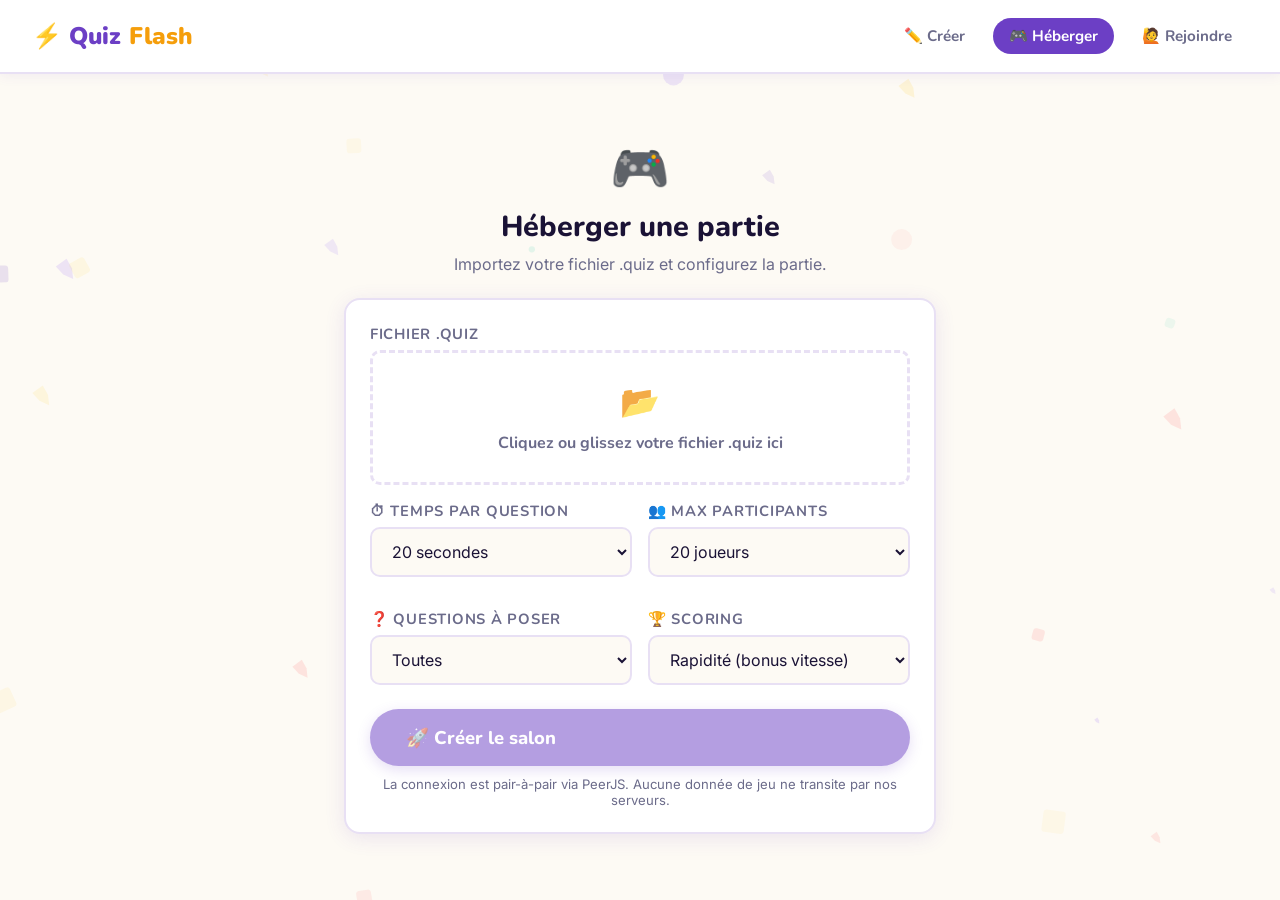
==== host.html @ 37bb8d4f "initial push" ====
<!DOCTYPE html>
<html lang="fr">
<head>
  <meta charset="UTF-8" />
  <meta name="viewport" content="width=device-width, initial-scale=1.0" />
  <title>Héberger — QuizFlash</title>
  <link rel="stylesheet" href="css/style.css" />
  <style>
    /* ── SETUP SCREEN ── */
    .setup-card { max-width: 640px; margin: 32px auto; padding: 0 24px; }
    .config-grid { display: grid; grid-template-columns: 1fr 1fr; gap: 16px; }
    @media (max-width: 560px) { .config-grid { grid-template-columns: 1fr; } }

    /* ── LOBBY SCREEN ── */
    .lobby-layout {
      max-width: 800px; margin: 0 auto; padding: 24px;
      display: grid; grid-template-columns: 1fr 1fr; gap: 24px;
    }
    @media (max-width: 640px) { .lobby-layout { grid-template-columns: 1fr; } }
    .qr-placeholder {
      width: 120px; height: 120px; background: var(--border);
      border-radius: var(--radius-sm); display: flex;
      align-items: center; justify-content: center;
      font-size: 3rem; margin: 0 auto 12px;
    }

    /* ── GAME SCREEN ── */
    .game-layout { max-width: 860px; margin: 0 auto; padding: 24px; }
    .game-header {
      display: flex; align-items: center; justify-content: space-between;
      margin-bottom: 24px; gap: 16px; flex-wrap: wrap;
    }
    .question-card {
      background: white; border-radius: var(--radius-lg);
      border: 2px solid var(--border); padding: 32px;
      box-shadow: var(--shadow-lg);
    }
    .question-img {
      width: 100%; max-height: 260px; object-fit: contain;
      border-radius: var(--radius-sm); margin-bottom: 20px;
      display: block;
    }
    .question-text {
      font-family: 'Nunito', sans-serif; font-weight: 800;
      font-size: clamp(1.1rem, 2.5vw, 1.5rem);
      margin-bottom: 8px; line-height: 1.35;
    }

    /* answers in host view = same grid but greyed out during waiting */
    .host-answer-grid {
      display: grid; grid-template-columns: 1fr 1fr; gap: 12px; margin-top: 20px;
    }
    @media (max-width: 540px) { .host-answer-grid { grid-template-columns: 1fr; } }
    .host-answer-item {
      padding: 14px 18px; border-radius: var(--radius);
      font-family: 'Nunito', sans-serif; font-weight: 800; font-size: 1rem;
      display: flex; align-items: center; gap: 10px;
      border: 3px solid transparent; opacity: 0.85;
    }
    .host-answer-item:nth-child(1) { background: rgba(108,63,197,0.1); color: var(--purple); }
    .host-answer-item:nth-child(2) { background: rgba(255,212,59,0.18); color: #7A5800; }
    .host-answer-item:nth-child(3) { background: rgba(62,207,170,0.12); color: #1A7A64; }
    .host-answer-item:nth-child(4) { background: rgba(255,107,107,0.12); color: #8B1D1D; }
    .host-answer-item .answer-letter {
      width: 28px; height: 28px; border-radius: 50%;
      display: flex; align-items: center; justify-content: center;
      font-size: 0.85rem; flex-shrink: 0; color: white;
    }
    .host-answer-item:nth-child(1) .answer-letter { background: var(--purple); }
    .host-answer-item:nth-child(2) .answer-letter { background: var(--yellow-dark); }
    .host-answer-item:nth-child(3) .answer-letter { background: var(--mint); }
    .host-answer-item:nth-child(4) .answer-letter { background: var(--coral); }
    .host-answer-item.revealed-correct {
      background: var(--mint) !important; color: white !important;
      border-color: #1A7A64 !important; opacity: 1;
    }
    .host-answer-item.revealed-correct .answer-letter { background: rgba(255,255,255,0.3); }
    .host-answer-item.revealed-wrong { opacity: 0.45; }

    /* answer count badges */
    .answer-count-badge {
      margin-left: auto; background: rgba(255,255,255,0.6);
      color: var(--text); font-size: 0.82rem; font-weight: 800;
      padding: 2px 10px; border-radius: 50px;
      font-family: 'Nunito', sans-serif;
    }

    /* live scoreboard sidebar */
    .live-scoreboard {
      background: white; border-radius: var(--radius);
      border: 2px solid var(--border); padding: 16px;
      box-shadow: var(--shadow); margin-top: 20px;
    }
    .live-score-title {
      font-family: 'Nunito', sans-serif; font-weight: 800;
      margin-bottom: 10px; display: flex; align-items: center; gap: 8px;
    }
    .live-score-row {
      display: flex; align-items: center; gap: 10px;
      padding: 6px 0; border-bottom: 1px solid var(--border);
      font-family: 'Nunito', sans-serif; font-size: 0.9rem;
    }
    .live-score-row:last-child { border-bottom: none; }
    .live-score-name { flex: 1; font-weight: 700; }
    .live-score-pts { font-weight: 900; color: var(--purple); }
    .live-score-answered { font-size: 0.78rem; color: var(--text-muted); }

    /* ── RESULTS ── */
    .results-layout { max-width: 700px; margin: 0 auto; padding: 24px; }
    .podium {
      display: flex; align-items: flex-end; justify-content: center;
      gap: 12px; margin-bottom: 32px; height: 180px;
    }
    .podium-slot {
      display: flex; flex-direction: column; align-items: center;
      gap: 8px; flex: 1; max-width: 160px;
    }
    .podium-name { font-family: 'Nunito', sans-serif; font-weight: 800; font-size: 0.95rem; text-align: center; }
    .podium-score { font-family: 'Nunito', sans-serif; font-weight: 900; color: var(--purple); }
    .podium-block {
      width: 100%; border-radius: var(--radius-sm) var(--radius-sm) 0 0;
      display: flex; align-items: center; justify-content: center;
      font-size: 1.8rem;
    }
    .podium-block.p1 { height: 110px; background: linear-gradient(135deg,#FFD43B,#F59E0B); }
    .podium-block.p2 { height: 80px; background: linear-gradient(135deg,#D0D0D0,#A0A0A0); }
    .podium-block.p3 { height: 60px; background: linear-gradient(135deg,#CD7F32,#9A5F1E); }

    /* screens */
    .screen { display: none; }
    .screen.active { display: block; }
  </style>
</head>
<body>
  <div class="confetti-bg"></div>

  <nav class="nav">
    <a href="index.html" class="nav-logo">⚡ Quiz<span>Flash</span></a>
    <div class="nav-links">
      <a href="create.html">✏️ Créer</a>
      <a href="host.html" class="active">🎮 Héberger</a>
      <a href="join.html">🙋 Rejoindre</a>
    </div>
  </nav>

  <div class="page">

    <!-- ════════════════ SETUP ════════════════ -->
    <div class="screen active" id="screenSetup">
      <div class="setup-card">
        <div style="text-align:center; padding: 32px 0 24px;">
          <span style="font-size:3rem; display:block; margin-bottom:10px;">🎮</span>
          <h1 style="font-size:1.8rem; margin-bottom:8px;">Héberger une partie</h1>
          <p style="color:var(--text-muted);">Importez votre fichier .quiz et configurez la partie.</p>
        </div>

        <div class="card">
          <!-- import -->
          <div class="form-group">
            <label class="form-label">Fichier .quiz</label>
            <div id="dropZone" style="border:3px dashed var(--border); border-radius:var(--radius-sm); padding:28px; text-align:center; cursor:pointer; transition:all 0.2s; font-family:'Nunito',sans-serif; font-weight:700; color:var(--text-muted);">
              <span id="dropZoneIcon" style="font-size:2rem; display:block; margin-bottom:8px;">📂</span>
              <span id="dropZoneText">Cliquez ou glissez votre fichier .quiz ici</span>
            </div>
            <input type="file" id="quizFileInput" accept=".quiz,.json" hidden />
          </div>

          <div id="quizPreview" style="display:none; background:rgba(108,63,197,0.06); border-radius:var(--radius-sm); padding:14px 18px; margin-bottom:16px;">
            <div style="font-family:'Nunito',sans-serif; font-weight:800; font-size:1rem;" id="previewTitle">—</div>
            <div style="font-size:0.88rem; color:var(--text-muted);" id="previewMeta">—</div>
          </div>

          <div class="config-grid">
            <div class="form-group">
              <label class="form-label">⏱ Temps par question</label>
              <select class="form-select" id="timePerQ">
                <option value="10">10 secondes</option>
                <option value="15">15 secondes</option>
                <option value="20" selected>20 secondes</option>
                <option value="30">30 secondes</option>
                <option value="45">45 secondes</option>
                <option value="60">60 secondes</option>
              </select>
            </div>
            <div class="form-group">
              <label class="form-label">👥 Max participants</label>
              <select class="form-select" id="maxPlayers">
                <option value="5">5 joueurs</option>
                <option value="10">10 joueurs</option>
                <option value="20" selected>20 joueurs</option>
                <option value="30">30 joueurs</option>
                <option value="50">50 joueurs</option>
              </select>
            </div>
            <div class="form-group">
              <label class="form-label">❓ Questions à poser</label>
              <select class="form-select" id="numQuestions">
                <option value="all">Toutes</option>
                <option value="5">5</option>
                <option value="10">10</option>
                <option value="15">15</option>
                <option value="20">20</option>
              </select>
            </div>
            <div class="form-group">
              <label class="form-label">🏆 Scoring</label>
              <select class="form-select" id="scoringMode">
                <option value="speed">Rapidité (bonus vitesse)</option>
                <option value="flat">Flat (10 pts par bonne réponse)</option>
              </select>
            </div>
          </div>

          <button class="btn btn-primary btn-lg" id="createRoomBtn" disabled style="width:100%; margin-top:8px;">
            🚀 Créer le salon
          </button>
          <p style="font-size:0.82rem; color:var(--text-muted); text-align:center; margin-top:10px;">
            La connexion est pair-à-pair via PeerJS. Aucune donnée de jeu ne transite par nos serveurs.
          </p>
        </div>
      </div>
    </div>

    <!-- ════════════════ LOBBY ════════════════ -->
    <div class="screen" id="screenLobby">
      <div class="lobby-layout">
        <div>
          <div class="card" style="text-align:center; margin-bottom:16px;">
            <div style="font-family:'Nunito',sans-serif; font-weight:700; color:var(--text-muted); font-size:0.88rem; margin-bottom:8px; text-transform:uppercase; letter-spacing:0.06em;">Code du salon</div>
            <div class="room-code" id="roomCodeDisplay" onclick="copyCode()">——</div>
            <p style="font-size:0.82rem; color:var(--text-muted); margin-top:10px;">Cliquez pour copier · Partagez ce code avec vos joueurs</p>
          </div>
          <div class="card">
            <div style="font-family:'Nunito',sans-serif; font-weight:800; margin-bottom:4px;">📋 Quiz chargé</div>
            <div style="font-weight:700; font-size:1rem; color:var(--purple); margin-bottom:2px;" id="lobbyQuizTitle">—</div>
            <div style="font-size:0.85rem; color:var(--text-muted);" id="lobbyQuizMeta">—</div>
            <div style="margin-top:14px;">
              <div style="font-family:'Nunito',sans-serif; font-weight:700; font-size:0.85rem; color:var(--text-muted); margin-bottom:6px;">PARAMÈTRES</div>
              <div id="lobbyConfig" style="font-size:0.9rem; line-height:2; font-family:'Nunito',sans-serif; font-weight:700;"></div>
            </div>
          </div>
        </div>
        <div>
          <div class="card">
            <div style="display:flex; align-items:center; justify-content:space-between; margin-bottom:14px;">
              <span style="font-family:'Nunito',sans-serif; font-weight:800;">Joueurs connectés</span>
              <span id="playerCount" class="badge badge-purple">0</span>
            </div>
            <div class="participants-grid" id="participantsList"></div>
            <div style="margin-top:16px; padding-top:16px; border-top:2px solid var(--border); color:var(--text-muted); font-size:0.85rem; font-family:'Nunito',sans-serif;">
              En attente de joueurs… Partagez le code ci-contre !
            </div>
          </div>
          <button class="btn btn-primary btn-lg" id="startGameBtn" disabled style="width:100%; margin-top:16px;">
            ▶ Lancer la partie
          </button>
          <p id="startHint" style="text-align:center; font-size:0.82rem; color:var(--text-muted); margin-top:8px;">Au moins 1 joueur requis</p>
        </div>
      </div>
    </div>

    <!-- ════════════════ GAME ════════════════ -->
    <div class="screen" id="screenGame">
      <div class="game-layout">
        <div class="game-header">
          <div>
            <div style="font-family:'Nunito',sans-serif; font-weight:700; font-size:0.85rem; color:var(--text-muted);" id="gameProgress">Question 1 / —</div>
            <div style="font-family:'Nunito',sans-serif; font-weight:800; font-size:1.1rem;" id="gameQuizTitle">—</div>
          </div>
          <div style="display:flex; align-items:center; gap:16px;">
            <div style="font-size:0.85rem; font-family:'Nunito',sans-serif; font-weight:700; color:var(--text-muted);">
              <span id="gameAnsweredCount">0</span>/<span id="gameTotalPlayers">0</span> ont répondu
            </div>
            <div class="timer-ring-wrapper" id="timerWrapper">
              <svg width="80" height="80" viewBox="0 0 80 80">
                <circle cx="40" cy="40" r="34" fill="none" stroke="var(--border)" stroke-width="7"/>
                <circle id="timerArc" cx="40" cy="40" r="34" fill="none" stroke="var(--purple)" stroke-width="7"
                  stroke-dasharray="213.6" stroke-dashoffset="0" stroke-linecap="round" transition="stroke-dashoffset 1s linear"/>
              </svg>
              <div class="timer-ring-value" id="timerVal">20</div>
            </div>
          </div>
        </div>

        <div class="question-card">
          <div style="margin-bottom:12px;">
            <div class="progress-bar"><div class="progress-fill" id="qProgressFill" style="width:0%"></div></div>
          </div>
          <img id="questionImg" class="question-img" src="" alt="" style="display:none;" />
          <div class="question-text" id="questionText">—</div>
          <div class="host-answer-grid" id="hostAnswerGrid"></div>
        </div>

        <div class="live-scoreboard">
          <div class="live-score-title">🏆 Scores en direct</div>
          <div id="liveScoreList"></div>
        </div>

        <div style="display:flex; justify-content:flex-end; gap:10px; margin-top:16px;">
          <button class="btn btn-outline btn-sm" id="revealBtn">👁 Révéler les réponses</button>
          <button class="btn btn-primary" id="nextQBtn" disabled>Suivante →</button>
        </div>
      </div>
    </div>

    <!-- ════════════════ RESULTS ════════════════ -->
    <div class="screen" id="screenResults">
      <div class="results-layout">
        <div style="text-align:center; padding:32px 0 24px;">
          <span style="font-size:3.5rem; display:block; margin-bottom:10px;">🎉</span>
          <h1 style="font-size:2rem;">Partie terminée !</h1>
          <p style="color:var(--text-muted);" id="resultsSubtitle">Voici le classement final.</p>
        </div>

        <div class="podium" id="podium"></div>

        <div class="card" style="margin-bottom:24px;">
          <div id="fullLeaderboard"></div>
        </div>

        <div style="display:flex; gap:12px; flex-wrap:wrap; justify-content:center;">
          <button class="btn btn-primary" id="playAgainBtn">🔄 Rejouer</button>
          <a href="index.html" class="btn btn-outline">🏠 Accueil</a>
        </div>
      </div>
    </div>

  </div><!-- /page -->

  <script src="https://unpkg.com/peerjs@1.5.2/dist/peerjs.min.js"></script>
  <script src="js/utils.js"></script>
  <script>
  // ══════════════════════════════════════════════
  //  QUIZFLASH — HOST
  // ══════════════════════════════════════════════
  const LETTERS = ['A','B','C','D','E','F'];

  // ── STATE ──
  let quiz = null;
  let gameConfig = {};
  let peer = null;
  let connections = {}; // peerId -> { conn, name, color }
  let roomCode = '';
  let players = {}; // peerId -> { name, color, score, answered }
  let gameQuestions = []; // prepared questions for this session
  let currentQIdx = -1;
  let timer = null;
  let revealed = false;
  let answerTally = {}; // choiceId -> count
  let playerAnswers = {}; // peerId -> choiceId

  // ── SCREENS ──
  function showScreen(id) {
    document.querySelectorAll('.screen').forEach(s => s.classList.remove('active'));
    document.getElementById(id).classList.add('active');
  }

  // ── FILE IMPORT ──
  const dropZone = document.getElementById('dropZone');
  const quizFileInput = document.getElementById('quizFileInput');

  dropZone.addEventListener('click', () => quizFileInput.click());
  dropZone.addEventListener('dragover', e => { e.preventDefault(); dropZone.style.borderColor = 'var(--purple)'; });
  dropZone.addEventListener('dragleave', () => { dropZone.style.borderColor = ''; });
  dropZone.addEventListener('drop', e => {
    e.preventDefault(); dropZone.style.borderColor = '';
    const file = e.dataTransfer.files[0];
    if (file) loadQuizFile(file);
  });
  quizFileInput.addEventListener('change', e => { if (e.target.files[0]) loadQuizFile(e.target.files[0]); });

  async function loadQuizFile(file) {
    try {
      const data = await readQuizFile(file);
      if (!data.questions || data.questions.length === 0) { toast('Le fichier ne contient aucune question', 'error'); return; }
      quiz = data;
      // show preview
      const previewEl = document.getElementById('quizPreview');
      previewEl.style.display = 'block';
      document.getElementById('previewTitle').textContent = data.title || 'Sans titre';
      document.getElementById('previewMeta').textContent = `${data.questions.length} question(s)${data.description ? ' · ' + data.description : ''}`;
      dropZone.style.borderColor = 'var(--mint)';
      document.getElementById('dropZoneIcon').textContent = '✅';
      document.getElementById('dropZoneText').textContent = file.name;
      document.getElementById('createRoomBtn').disabled = false;
      toast('Quiz chargé !', 'success');
    } catch(err) {
      toast('Erreur : ' + err.message, 'error');
    }
  }

  // ── CREATE ROOM ──
  document.getElementById('createRoomBtn').addEventListener('click', createRoom);

  function createRoom() {
    if (!quiz) return;
    gameConfig = {
      timePerQ: parseInt(document.getElementById('timePerQ').value),
      maxPlayers: parseInt(document.getElementById('maxPlayers').value),
      numQuestions: document.getElementById('numQuestions').value,
      scoringMode: document.getElementById('scoringMode').value,
    };

    roomCode = generateCode();
    document.getElementById('createRoomBtn').disabled = true;
    document.getElementById('createRoomBtn').textContent = '⏳ Connexion…';

    // PeerJS — use the room code as the peer id (prefixed)
    peer = new Peer('qf-' + roomCode, {
      host: '0.peerjs.com', port: 443, path: '/', secure: true,
      config: { iceServers: [{ urls: 'stun:stun.l.google.com:19302' }] }
    });

    peer.on('open', () => {
      showLobby();
    });
    peer.on('error', err => {
      if (err.type === 'unavailable-id') {
        // code collision — regenerate
        peer.destroy();
        roomCode = generateCode();
        peer = new Peer('qf-' + roomCode, { host: '0.peerjs.com', port: 443, path: '/', secure: true });
        peer.on('open', showLobby);
        peer.on('connection', handleConnection);
        peer.on('error', e => toast('Erreur réseau : ' + e.message, 'error'));
      } else {
        toast('Erreur réseau : ' + err.message, 'error');
        document.getElementById('createRoomBtn').disabled = false;
        document.getElementById('createRoomBtn').textContent = '🚀 Créer le salon';
      }
    });
    peer.on('connection', handleConnection);
  }

  function showLobby() {
    document.getElementById('roomCodeDisplay').textContent = roomCode;
    document.getElementById('lobbyQuizTitle').textContent = quiz.title || 'Sans titre';
    const nq = gameConfig.numQuestions === 'all' ? quiz.questions.length : Math.min(parseInt(gameConfig.numQuestions), quiz.questions.length);
    document.getElementById('lobbyQuizMeta').textContent = `${quiz.questions.length} question(s) dans la banque`;
    document.getElementById('lobbyConfig').innerHTML =
      `⏱ ${gameConfig.timePerQ}s par question<br>👥 Max ${gameConfig.maxPlayers} joueurs<br>❓ ${nq} question(s) posées<br>🏆 Scoring : ${gameConfig.scoringMode === 'speed' ? 'rapidité' : 'flat 10 pts'}`;
    showScreen('screenLobby');
    toast('Salon créé ! Code : ' + roomCode, 'success', 5000);
  }

  // ── CONNECTIONS ──
  function handleConnection(conn) {
    const pid = conn.peer;
    conn.on('open', () => {
      // check if room is full or game in progress
      const playerCount = Object.keys(players).length;
      if (playerCount >= gameConfig.maxPlayers) {
        conn.send({ type: 'rejected', reason: 'Salon complet' });
        conn.close();
        return;
      }
      if (currentQIdx >= 0) {
        conn.send({ type: 'rejected', reason: 'Partie en cours' });
        conn.close();
        return;
      }
      connections[pid] = { conn };
      conn.on('data', d => handlePlayerMessage(pid, d));
      conn.on('close', () => removePlayer(pid));
    });
  }

  function handlePlayerMessage(pid, msg) {
    if (msg.type === 'join') {
      const name = (msg.name || 'Joueur').trim().slice(0, 24);
      const color = avatarColor(name);
      players[pid] = { name, color, score: 0, answered: false };
      connections[pid].name = name;
      connections[pid].color = color;
      // acknowledge
      connections[pid].conn.send({ type: 'joined', name, color, roomCode });
      broadcastPlayerList();
      updateLobbyUI();
    }
    if (msg.type === 'answer' && currentQIdx >= 0 && !revealed) {
      handleAnswer(pid, msg.choiceId, msg.timeLeft);
    }
  }

  function removePlayer(pid) {
    delete players[pid];
    delete connections[pid];
    broadcastPlayerList();
    updateLobbyUI();
    updateAnsweredCount();
  }

  function broadcastPlayerList() {
    const list = Object.entries(players).map(([id, p]) => ({ id, name: p.name, color: p.color, score: p.score }));
    broadcast({ type: 'playerList', players: list });
  }

  function broadcast(msg) {
    Object.values(connections).forEach(c => { try { c.conn.send(msg); } catch {} });
  }

  // ── LOBBY UI ──
  function updateLobbyUI() {
    const count = Object.keys(players).length;
    document.getElementById('playerCount').textContent = count;
    const list = document.getElementById('participantsList');
    list.innerHTML = '';
    Object.values(players).forEach(p => {
      const chip = document.createElement('div');
      chip.className = 'participant-chip';
      chip.innerHTML = `<span class="dot" style="background:${p.color}"></span>${escHtml(p.name)}`;
      list.appendChild(chip);
    });
    const startBtn = document.getElementById('startGameBtn');
    const hint = document.getElementById('startHint');
    startBtn.disabled = count < 1;
    hint.textContent = count < 1 ? 'Au moins 1 joueur requis' : `${count} joueur(s) prêt(s) — Lancez quand vous voulez !`;
  }

  function copyCode() { copyToClipboard(roomCode); }

  document.getElementById('startGameBtn').addEventListener('click', startGame);

  // ── START GAME ──
  function startGame() {
    const nq = gameConfig.numQuestions === 'all' ? quiz.questions.length : Math.min(parseInt(gameConfig.numQuestions), quiz.questions.length);
    gameQuestions = pickRandom(quiz.questions, nq).map(prepareQuestion);

    // reset scores
    Object.values(players).forEach(p => { p.score = 0; p.answered = false; });

    document.getElementById('gameQuizTitle').textContent = quiz.title || 'Quiz';
    broadcast({ type: 'gameStart', totalQuestions: gameQuestions.length });
    showScreen('screenGame');

    currentQIdx = -1;
    nextQuestion();
  }

  // ── QUESTION FLOW ──
  function nextQuestion() {
    currentQIdx++;
    if (currentQIdx >= gameQuestions.length) {
      endGame();
      return;
    }
    revealed = false;
    answerTally = {};
    playerAnswers = {};
    Object.values(players).forEach(p => p.answered = false);

    const q = gameQuestions[currentQIdx];
    // initialise tally
    q.choices.forEach(c => { answerTally[c.id] = 0; });

    // update progress
    document.getElementById('gameProgress').textContent = `Question ${currentQIdx + 1} / ${gameQuestions.length}`;
    document.getElementById('qProgressFill').style.width = `${((currentQIdx) / gameQuestions.length) * 100}%`;

    // image
    const imgEl = document.getElementById('questionImg');
    if (q.image) { imgEl.src = q.image; imgEl.style.display = 'block'; }
    else { imgEl.style.display = 'none'; }

    document.getElementById('questionText').textContent = q.text;

    // render answers
    renderHostAnswers(q.choices, false);
    updateAnsweredCount();
    updateLiveScores();

    document.getElementById('revealBtn').disabled = false;
    document.getElementById('nextQBtn').disabled = true;

    // send question to players (without revealing correct answers)
    broadcast({
      type: 'question',
      index: currentQIdx,
      total: gameQuestions.length,
      text: q.text,
      image: q.image || null,
      choices: q.choices.map(c => ({ id: c.id, text: c.text })),
      timeLimit: gameConfig.timePerQ,
    });

    startTimer(gameConfig.timePerQ);
  }

  function renderHostAnswers(choices, showResult) {
    const grid = document.getElementById('hostAnswerGrid');
    grid.innerHTML = '';
    choices.forEach((c, i) => {
      const div = document.createElement('div');
      div.className = 'host-answer-item';
      if (showResult) {
        div.classList.add(c.correct ? 'revealed-correct' : 'revealed-wrong');
      }
      const count = answerTally[c.id] || 0;
      div.innerHTML = `
        <span class="answer-letter">${LETTERS[i]}</span>
        ${escHtml(c.text)}
        <span class="answer-count-badge">${count}</span>
      `;
      grid.appendChild(div);
    });
  }

  // ── TIMER ──
  function startTimer(seconds) {
    const arc = document.getElementById('timerArc');
    const val = document.getElementById('timerVal');
    const circ = 2 * Math.PI * 34; // ≈213.6
    let remaining = seconds;

    function tick() {
      val.textContent = remaining;
      arc.style.strokeDashoffset = circ * (1 - remaining / seconds);
      arc.style.stroke = remaining <= 5 ? 'var(--coral)' : 'var(--purple)';
    }
    tick();
    clearInterval(timer);
    timer = setInterval(() => {
      remaining--;
      tick();
      // relay tick to players
      broadcast({ type: 'tick', remaining });
      if (remaining <= 0) {
        clearInterval(timer);
        revealAnswers();
      }
    }, 1000);
  }

  // ── ANSWER HANDLING ──
  function handleAnswer(pid, choiceId, timeLeft) {
    if (players[pid].answered) return;
    players[pid].answered = true;

    // score
    const q = gameQuestions[currentQIdx];
    const chosen = q.choices.find(c => c.id === choiceId);
    if (chosen && chosen.correct) {
      if (gameConfig.scoringMode === 'speed') {
        const bonus = Math.round((timeLeft / gameConfig.timePerQ) * 500);
        players[pid].score += 500 + bonus;
      } else {
        players[pid].score += 10;
      }
    }

    playerAnswers[pid] = choiceId;
    if (answerTally[choiceId] !== undefined) answerTally[choiceId]++;
    else answerTally[choiceId] = 1;

    updateAnsweredCount();
    renderHostAnswers(q.choices, false);
    updateLiveScores();

    // confirm to player
    connections[pid]?.conn.send({ type: 'answerAck', choiceId });

    // auto-reveal if everyone answered
    const allAnswered = Object.values(players).every(p => p.answered);
    if (allAnswered && !revealed) revealAnswers();
  }

  function updateAnsweredCount() {
    const answered = Object.values(players).filter(p => p.answered).length;
    document.getElementById('gameAnsweredCount').textContent = answered;
    document.getElementById('gameTotalPlayers').textContent = Object.keys(players).length;
  }

  // ── REVEAL ──
  document.getElementById('revealBtn').addEventListener('click', revealAnswers);

  function revealAnswers() {
    if (revealed) return;
    revealed = true;
    clearInterval(timer);
    const q = gameQuestions[currentQIdx];
    renderHostAnswers(q.choices, true);
    updateLiveScores();

    const scores = Object.entries(players).map(([id, p]) => ({ id, name: p.name, score: p.score }));
    broadcast({ type: 'reveal', correctIds: q.correctIds, scores });

    document.getElementById('revealBtn').disabled = true;
    document.getElementById('nextQBtn').disabled = false;
  }

  document.getElementById('nextQBtn').addEventListener('click', () => {
    if (currentQIdx < gameQuestions.length - 1) {
      broadcast({ type: 'nextQuestion' });
      nextQuestion();
    } else {
      endGame();
    }
  });

  function updateLiveScores() {
    const sorted = Object.values(players).sort((a, b) => b.score - a.score);
    const list = document.getElementById('liveScoreList');
    list.innerHTML = '';
    sorted.forEach((p, i) => {
      const row = document.createElement('div');
      row.className = 'live-score-row';
      row.innerHTML = `
        <span style="font-weight:900; color:var(--text-muted); width:20px;">${i+1}</span>
        <span class="live-score-name">${escHtml(p.name)}</span>
        <span class="live-score-answered">${p.answered ? '✓' : '…'}</span>
        <span class="live-score-pts">${p.score}</span>
      `;
      list.appendChild(row);
    });
  }

  // ── END GAME ──
  function endGame() {
    clearInterval(timer);
    const sorted = Object.values(players).sort((a, b) => b.score - a.score);
    broadcast({ type: 'gameEnd', scores: sorted.map(p => ({ name: p.name, score: p.score })) });
    showResults(sorted);
  }

  function showResults(sorted) {
    showScreen('screenResults');
    document.getElementById('resultsSubtitle').textContent = `${sorted.length} joueur(s) · ${gameQuestions.length} question(s)`;

    // podium
    const podiumEl = document.getElementById('podium');
    podiumEl.innerHTML = '';
    const order = [1, 0, 2]; // 2nd, 1st, 3rd visually
    const medals = ['🥇','🥈','🥉'];
    const classes = ['p2','p1','p3'];
    order.forEach((rank, col) => {
      const p = sorted[rank];
      if (!p) return;
      const slot = document.createElement('div');
      slot.className = 'podium-slot';
      slot.style.order = col;
      slot.innerHTML = `
        <span class="podium-name">${escHtml(p.name)}</span>
        <span class="podium-score">${p.score} pts</span>
        <div class="podium-block ${classes[col]}">${medals[rank]}</div>
      `;
      podiumEl.appendChild(slot);
    });

    // full leaderboard
    const lb = document.getElementById('fullLeaderboard');
    lb.innerHTML = '';
    sorted.forEach((p, i) => {
      const item = document.createElement('div');
      item.className = 'leaderboard-item';
      item.innerHTML = `
        <span class="leaderboard-rank">${i < 3 ? medals[i] : i+1}</span>
        <span class="leaderboard-name" style="color:${p.color}">${escHtml(p.name)}</span>
        <span class="leaderboard-score">${p.score} pts</span>
      `;
      lb.appendChild(item);
    });
  }

  document.getElementById('playAgainBtn').addEventListener('click', () => {
    // reset scores, go back to lobby
    Object.values(players).forEach(p => { p.score = 0; p.answered = false; });
    currentQIdx = -1;
    revealed = false;
    broadcast({ type: 'backToLobby' });
    showScreen('screenLobby');
    updateLobbyUI();
  });

  // ── UTILS ──
  function escHtml(s) {
    return String(s).replace(/&/g,'&amp;').replace(/</g,'&lt;').replace(/>/g,'&gt;').replace(/"/g,'&quot;');
  }
  </script>
</body>
</html>
---- css/style.css ----
@import url('https://fonts.googleapis.com/css2?family=Nunito:wght@400;600;700;800;900&family=Inter:wght@400;500;600&display=swap');

:root {
  --bg: #FDFAF4;
  --purple: #6C3FC5;
  --purple-light: #8B5CF6;
  --purple-dark: #4C2A8F;
  --yellow: #FFD43B;
  --yellow-dark: #F59E0B;
  --mint: #3ECFAA;
  --coral: #FF6B6B;
  --text: #1A1235;
  --text-muted: #6B6B8A;
  --white: #FFFFFF;
  --card-bg: #FFFFFF;
  --border: #E8E0F4;
  --shadow: 0 4px 20px rgba(108,63,197,0.12);
  --shadow-lg: 0 8px 40px rgba(108,63,197,0.18);
  --radius: 16px;
  --radius-sm: 10px;
  --radius-lg: 24px;
}

*, *::before, *::after { box-sizing: border-box; margin: 0; padding: 0; }

html { scroll-behavior: smooth; }

body {
  font-family: 'Inter', sans-serif;
  background: var(--bg);
  color: var(--text);
  min-height: 100vh;
  overflow-x: hidden;
}

h1, h2, h3, h4, .display {
  font-family: 'Nunito', sans-serif;
  font-weight: 800;
}

/* ── NAV ── */
.nav {
  display: flex;
  align-items: center;
  justify-content: space-between;
  padding: 18px 32px;
  background: var(--white);
  border-bottom: 2px solid var(--border);
  position: sticky;
  top: 0;
  z-index: 100;
  box-shadow: 0 2px 12px rgba(108,63,197,0.08);
}
.nav-logo {
  font-family: 'Nunito', sans-serif;
  font-weight: 900;
  font-size: 1.5rem;
  color: var(--purple);
  text-decoration: none;
  display: flex;
  align-items: center;
  gap: 8px;
}
.nav-logo span { color: var(--yellow-dark); }
.nav-links { display: flex; gap: 12px; align-items: center; }
.nav-links a {
  font-family: 'Nunito', sans-serif;
  font-weight: 700;
  font-size: 0.95rem;
  color: var(--text-muted);
  text-decoration: none;
  padding: 8px 16px;
  border-radius: 50px;
  transition: all 0.2s;
}
.nav-links a:hover, .nav-links a.active {
  background: var(--purple);
  color: var(--white);
}

/* ── BUTTONS ── */
.btn {
  font-family: 'Nunito', sans-serif;
  font-weight: 800;
  font-size: 1rem;
  border: none;
  border-radius: 50px;
  cursor: pointer;
  padding: 12px 28px;
  transition: all 0.2s;
  display: inline-flex;
  align-items: center;
  gap: 8px;
  text-decoration: none;
}
.btn-primary {
  background: var(--purple);
  color: var(--white);
  box-shadow: 0 4px 14px rgba(108,63,197,0.35);
}
.btn-primary:hover {
  background: var(--purple-dark);
  transform: translateY(-2px);
  box-shadow: 0 6px 20px rgba(108,63,197,0.4);
}
.btn-yellow {
  background: var(--yellow);
  color: var(--text);
  box-shadow: 0 4px 14px rgba(255,212,59,0.4);
}
.btn-yellow:hover {
  background: var(--yellow-dark);
  transform: translateY(-2px);
}
.btn-mint {
  background: var(--mint);
  color: var(--white);
  box-shadow: 0 4px 14px rgba(62,207,170,0.35);
}
.btn-mint:hover { filter: brightness(0.9); transform: translateY(-2px); }
.btn-outline {
  background: transparent;
  color: var(--purple);
  border: 2.5px solid var(--purple);
}
.btn-outline:hover { background: var(--purple); color: var(--white); }
.btn-coral {
  background: var(--coral);
  color: var(--white);
  box-shadow: 0 4px 14px rgba(255,107,107,0.35);
}
.btn-coral:hover { filter: brightness(0.92); transform: translateY(-2px); }
.btn-lg { padding: 16px 36px; font-size: 1.15rem; }
.btn-sm { padding: 8px 18px; font-size: 0.88rem; }
.btn:disabled { opacity: 0.5; cursor: not-allowed; transform: none !important; }

/* ── CARDS ── */
.card {
  background: var(--card-bg);
  border-radius: var(--radius);
  border: 2px solid var(--border);
  padding: 24px;
  box-shadow: var(--shadow);
}

/* ── FORM ELEMENTS ── */
.form-group { display: flex; flex-direction: column; gap: 6px; margin-bottom: 16px; }
.form-label {
  font-family: 'Nunito', sans-serif;
  font-weight: 700;
  font-size: 0.92rem;
  color: var(--text-muted);
  text-transform: uppercase;
  letter-spacing: 0.05em;
}
.form-input, .form-textarea, .form-select {
  font-family: 'Inter', sans-serif;
  font-size: 1rem;
  color: var(--text);
  background: var(--bg);
  border: 2.5px solid var(--border);
  border-radius: var(--radius-sm);
  padding: 12px 16px;
  transition: border-color 0.2s, box-shadow 0.2s;
  outline: none;
  width: 100%;
}
.form-input:focus, .form-textarea:focus, .form-select:focus {
  border-color: var(--purple);
  box-shadow: 0 0 0 3px rgba(108,63,197,0.12);
}
.form-textarea { resize: vertical; min-height: 80px; }

/* ── BADGE ── */
.badge {
  font-family: 'Nunito', sans-serif;
  font-weight: 800;
  font-size: 0.78rem;
  padding: 4px 12px;
  border-radius: 50px;
  display: inline-block;
}
.badge-purple { background: rgba(108,63,197,0.12); color: var(--purple); }
.badge-yellow { background: rgba(255,212,59,0.25); color: #92700A; }
.badge-mint { background: rgba(62,207,170,0.15); color: #1A7A64; }
.badge-coral { background: rgba(255,107,107,0.15); color: #C23B3B; }

/* ── CONFETTI BG ── */
.confetti-bg {
  position: fixed; inset: 0; pointer-events: none; z-index: 0; overflow: hidden;
}
.confetti-bg svg { width: 100%; height: 100%; }

/* ── PAGE WRAPPER ── */
.page { position: relative; z-index: 1; }

/* ── HERO ── */
.hero {
  text-align: center;
  padding: 80px 24px 60px;
  max-width: 800px;
  margin: 0 auto;
}
.hero-emoji { font-size: 4rem; margin-bottom: 16px; display: block; }
.hero h1 { font-size: clamp(2rem, 5vw, 3.5rem); line-height: 1.15; margin-bottom: 16px; }
.hero p { font-size: 1.15rem; color: var(--text-muted); max-width: 520px; margin: 0 auto 32px; line-height: 1.6; }
.hero-actions { display: flex; gap: 14px; justify-content: center; flex-wrap: wrap; }

/* ── SECTION ── */
.section { padding: 40px 24px; max-width: 900px; margin: 0 auto; }
.section-title {
  font-size: 1.5rem;
  margin-bottom: 24px;
  display: flex;
  align-items: center;
  gap: 10px;
}

/* ── TAG ── */
.tag {
  display: inline-flex;
  align-items: center;
  gap: 6px;
  background: rgba(108,63,197,0.08);
  color: var(--purple);
  font-family: 'Nunito', sans-serif;
  font-weight: 700;
  font-size: 0.82rem;
  padding: 4px 12px;
  border-radius: 50px;
  margin-bottom: 12px;
}

/* ── TOAST ── */
.toast-container {
  position: fixed;
  bottom: 24px;
  right: 24px;
  z-index: 9999;
  display: flex;
  flex-direction: column;
  gap: 8px;
}
.toast {
  background: var(--text);
  color: var(--white);
  font-family: 'Nunito', sans-serif;
  font-weight: 700;
  padding: 14px 20px;
  border-radius: var(--radius-sm);
  box-shadow: var(--shadow-lg);
  display: flex;
  align-items: center;
  gap: 10px;
  animation: toastIn 0.3s ease;
  max-width: 320px;
}
.toast.success { background: var(--mint); color: var(--text); }
.toast.error { background: var(--coral); }
.toast.warning { background: var(--yellow); color: var(--text); }
@keyframes toastIn {
  from { opacity: 0; transform: translateX(40px); }
  to { opacity: 1; transform: translateX(0); }
}

/* ── MODAL ── */
.modal-overlay {
  position: fixed; inset: 0;
  background: rgba(26,18,53,0.6);
  backdrop-filter: blur(4px);
  z-index: 1000;
  display: flex;
  align-items: center;
  justify-content: center;
  padding: 24px;
  animation: fadeIn 0.2s ease;
}
.modal {
  background: var(--white);
  border-radius: var(--radius-lg);
  padding: 32px;
  max-width: 480px;
  width: 100%;
  box-shadow: var(--shadow-lg);
  animation: slideUp 0.25s ease;
}
.modal h2 { font-size: 1.4rem; margin-bottom: 8px; }
.modal p { color: var(--text-muted); margin-bottom: 24px; }
.modal-actions { display: flex; gap: 12px; justify-content: flex-end; }
@keyframes fadeIn { from { opacity: 0; } to { opacity: 1; } }
@keyframes slideUp { from { opacity: 0; transform: translateY(20px); } to { opacity: 1; transform: translateY(0); } }

/* ── PROGRESS BAR ── */
.progress-bar {
  height: 10px;
  background: var(--border);
  border-radius: 50px;
  overflow: hidden;
}
.progress-fill {
  height: 100%;
  background: linear-gradient(90deg, var(--purple), var(--purple-light));
  border-radius: 50px;
  transition: width 0.4s ease;
}

/* ── TIMER RING ── */
.timer-ring-wrapper {
  position: relative;
  width: 80px; height: 80px;
  display: flex; align-items: center; justify-content: center;
}
.timer-ring-wrapper svg { position: absolute; top: 0; left: 0; transform: rotate(-90deg); }
.timer-ring-value {
  font-family: 'Nunito', sans-serif;
  font-weight: 900;
  font-size: 1.4rem;
  color: var(--purple);
  position: relative; z-index: 1;
}

/* ── SCORE CHIP ── */
.score-chip {
  display: flex;
  align-items: center;
  gap: 8px;
  background: linear-gradient(135deg, var(--purple), var(--purple-light));
  color: var(--white);
  border-radius: 50px;
  padding: 6px 18px;
  font-family: 'Nunito', sans-serif;
  font-weight: 800;
}

/* ── RESPONSIVE ── */
@media (max-width: 640px) {
  .nav { padding: 14px 16px; }
  .nav-links a { padding: 6px 10px; font-size: 0.85rem; }
  .hero { padding: 48px 16px 40px; }
  .section { padding: 24px 16px; }
  .modal { padding: 20px; }
}

/* ── ANIMATIONS ── */
@keyframes float {
  0%, 100% { transform: translateY(0px); }
  50% { transform: translateY(-12px); }
}
@keyframes pulse-scale {
  0%, 100% { transform: scale(1); }
  50% { transform: scale(1.05); }
}
@keyframes bounce-in {
  0% { transform: scale(0.5); opacity: 0; }
  70% { transform: scale(1.1); }
  100% { transform: scale(1); opacity: 1; }
}
@keyframes shake {
  0%, 100% { transform: translateX(0); }
  25% { transform: translateX(-8px); }
  75% { transform: translateX(8px); }
}
.float { animation: float 3s ease-in-out infinite; }
.pulse { animation: pulse-scale 2s ease-in-out infinite; }

/* ── ANSWER BUTTONS ── */
.answer-grid {
  display: grid;
  grid-template-columns: 1fr 1fr;
  gap: 14px;
  margin-top: 20px;
}
.answer-btn {
  font-family: 'Nunito', sans-serif;
  font-weight: 800;
  font-size: 1.05rem;
  border: 3px solid transparent;
  border-radius: var(--radius);
  padding: 20px 16px;
  cursor: pointer;
  transition: all 0.18s;
  text-align: left;
  line-height: 1.3;
  display: flex;
  align-items: center;
  gap: 12px;
  min-height: 72px;
}
.answer-btn .answer-letter {
  width: 32px; height: 32px;
  border-radius: 50%;
  display: flex; align-items: center; justify-content: center;
  font-size: 0.9rem;
  flex-shrink: 0;
}
.answer-btn:nth-child(1) { background: rgba(108,63,197,0.1); color: var(--purple); }
.answer-btn:nth-child(1) .answer-letter { background: var(--purple); color: white; }
.answer-btn:nth-child(2) { background: rgba(255,212,59,0.18); color: #7A5800; }
.answer-btn:nth-child(2) .answer-letter { background: var(--yellow-dark); color: white; }
.answer-btn:nth-child(3) { background: rgba(62,207,170,0.12); color: #1A7A64; }
.answer-btn:nth-child(3) .answer-letter { background: var(--mint); color: white; }
.answer-btn:nth-child(4) { background: rgba(255,107,107,0.12); color: #8B1D1D; }
.answer-btn:nth-child(4) .answer-letter { background: var(--coral); color: white; }
.answer-btn:hover:not(:disabled) { transform: translateY(-3px) scale(1.02); box-shadow: var(--shadow); border-color: currentColor; }
.answer-btn:disabled { cursor: default; }
.answer-btn.correct { background: var(--mint) !important; color: white !important; border-color: #1A7A64 !important; }
.answer-btn.correct .answer-letter { background: rgba(255,255,255,0.3); color: white; }
.answer-btn.wrong { background: var(--coral) !important; color: white !important; border-color: #8B1D1D !important; }
.answer-btn.wrong .answer-letter { background: rgba(255,255,255,0.3); color: white; }
.answer-btn.selected { opacity: 0.7; }
@media (max-width: 540px) {
  .answer-grid { grid-template-columns: 1fr; }
}

/* ── LEADERBOARD ── */
.leaderboard-item {
  display: flex;
  align-items: center;
  gap: 14px;
  padding: 14px 18px;
  border-radius: var(--radius-sm);
  background: var(--white);
  border: 2px solid var(--border);
  margin-bottom: 8px;
  transition: all 0.2s;
}
.leaderboard-item:first-child { border-color: var(--yellow); background: rgba(255,212,59,0.08); }
.leaderboard-item:nth-child(2) { border-color: #C0C0C0; }
.leaderboard-item:nth-child(3) { border-color: #CD7F32; }
.leaderboard-rank {
  font-family: 'Nunito', sans-serif;
  font-weight: 900;
  font-size: 1.2rem;
  width: 32px;
  text-align: center;
  color: var(--text-muted);
}
.leaderboard-name { font-family: 'Nunito', sans-serif; font-weight: 700; flex: 1; }
.leaderboard-score {
  font-family: 'Nunito', sans-serif;
  font-weight: 900;
  color: var(--purple);
  font-size: 1.1rem;
}

/* ── CODE DISPLAY ── */
.room-code {
  font-family: 'Nunito', sans-serif;
  font-weight: 900;
  font-size: 3.5rem;
  letter-spacing: 0.18em;
  color: var(--purple);
  text-align: center;
  background: rgba(108,63,197,0.06);
  border: 3px dashed var(--purple);
  border-radius: var(--radius);
  padding: 20px 32px;
  cursor: pointer;
  transition: all 0.2s;
  user-select: all;
}
.room-code:hover { background: rgba(108,63,197,0.1); transform: scale(1.02); }

/* ── PARTICIPANT CHIPS ── */
.participants-grid {
  display: flex;
  flex-wrap: wrap;
  gap: 10px;
  margin-top: 12px;
}
.participant-chip {
  display: flex;
  align-items: center;
  gap: 8px;
  background: white;
  border: 2px solid var(--border);
  border-radius: 50px;
  padding: 6px 16px;
  font-family: 'Nunito', sans-serif;
  font-weight: 700;
  font-size: 0.92rem;
  animation: bounce-in 0.3s ease;
}
.participant-chip .dot {
  width: 8px; height: 8px;
  border-radius: 50%;
  background: var(--mint);
}
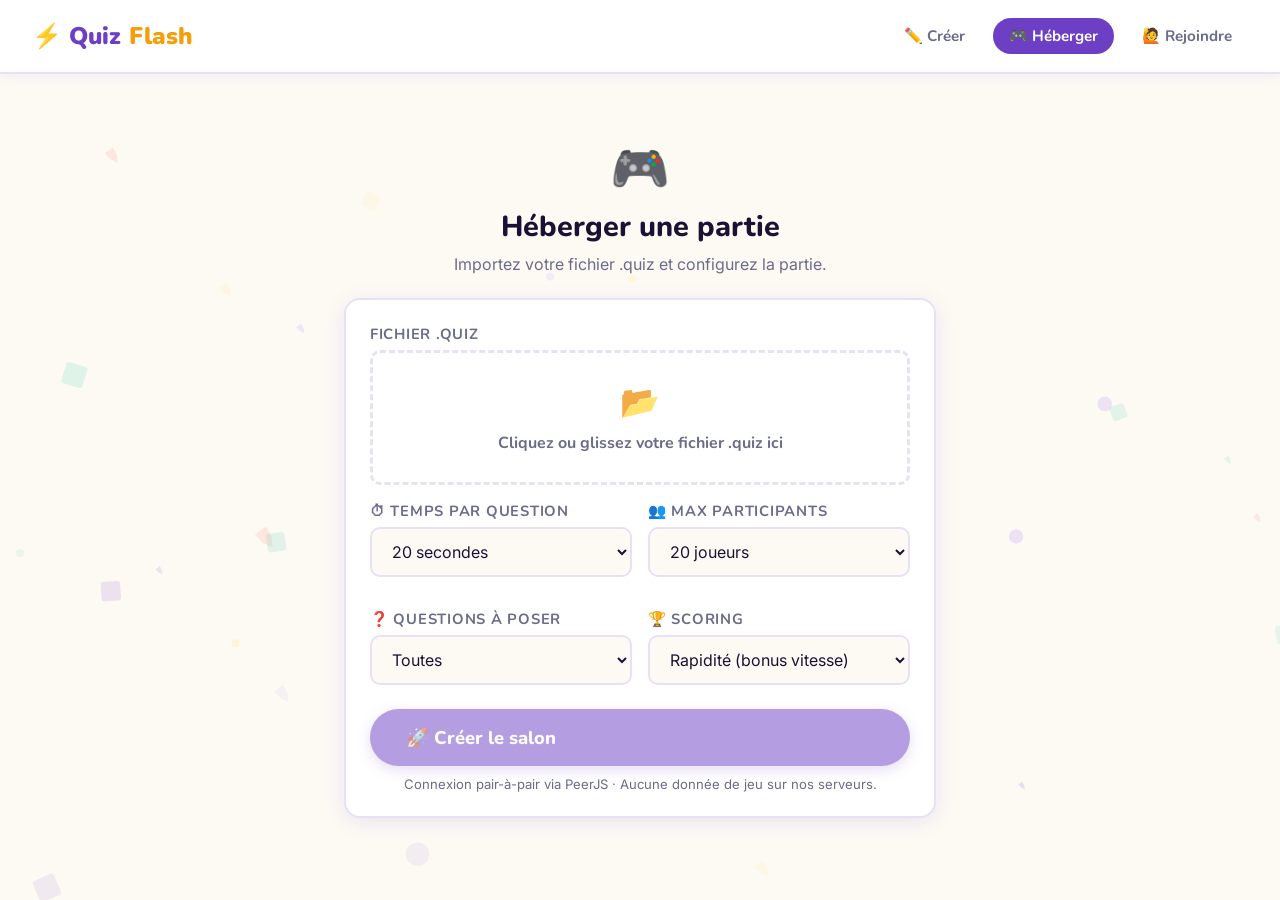
==== commit 931a4ab0: "Améliorations" ====
--- a/host.html
+++ b/host.html
@@ -6,25 +6,16 @@
   <title>Héberger — QuizFlash</title>
   <link rel="stylesheet" href="css/style.css" />
   <style>
-    /* ── SETUP SCREEN ── */
     .setup-card { max-width: 640px; margin: 32px auto; padding: 0 24px; }
     .config-grid { display: grid; grid-template-columns: 1fr 1fr; gap: 16px; }
     @media (max-width: 560px) { .config-grid { grid-template-columns: 1fr; } }
 
-    /* ── LOBBY SCREEN ── */
     .lobby-layout {
       max-width: 800px; margin: 0 auto; padding: 24px;
       display: grid; grid-template-columns: 1fr 1fr; gap: 24px;
     }
     @media (max-width: 640px) { .lobby-layout { grid-template-columns: 1fr; } }
-    .qr-placeholder {
-      width: 120px; height: 120px; background: var(--border);
-      border-radius: var(--radius-sm); display: flex;
-      align-items: center; justify-content: center;
-      font-size: 3rem; margin: 0 auto 12px;
-    }
-
-    /* ── GAME SCREEN ── */
+
     .game-layout { max-width: 860px; margin: 0 auto; padding: 24px; }
     .game-header {
       display: flex; align-items: center; justify-content: space-between;
@@ -35,105 +26,68 @@
       border: 2px solid var(--border); padding: 32px;
       box-shadow: var(--shadow-lg);
     }
-    .question-img {
-      width: 100%; max-height: 260px; object-fit: contain;
-      border-radius: var(--radius-sm); margin-bottom: 20px;
-      display: block;
-    }
-    .question-text {
-      font-family: 'Nunito', sans-serif; font-weight: 800;
-      font-size: clamp(1.1rem, 2.5vw, 1.5rem);
-      margin-bottom: 8px; line-height: 1.35;
-    }
-
-    /* answers in host view = same grid but greyed out during waiting */
-    .host-answer-grid {
-      display: grid; grid-template-columns: 1fr 1fr; gap: 12px; margin-top: 20px;
-    }
-    @media (max-width: 540px) { .host-answer-grid { grid-template-columns: 1fr; } }
+    .question-img { width:100%; max-height:260px; object-fit:contain; border-radius:var(--radius-sm); margin-bottom:20px; display:block; }
+    .question-text { font-family:'Nunito',sans-serif; font-weight:800; font-size:clamp(1.1rem,2.5vw,1.5rem); margin-bottom:8px; line-height:1.35; }
+
+    .host-answer-grid { display:grid; grid-template-columns:1fr 1fr; gap:12px; margin-top:20px; }
+    @media (max-width:540px) { .host-answer-grid { grid-template-columns:1fr; } }
     .host-answer-item {
-      padding: 14px 18px; border-radius: var(--radius);
-      font-family: 'Nunito', sans-serif; font-weight: 800; font-size: 1rem;
-      display: flex; align-items: center; gap: 10px;
-      border: 3px solid transparent; opacity: 0.85;
-    }
-    .host-answer-item:nth-child(1) { background: rgba(108,63,197,0.1); color: var(--purple); }
-    .host-answer-item:nth-child(2) { background: rgba(255,212,59,0.18); color: #7A5800; }
-    .host-answer-item:nth-child(3) { background: rgba(62,207,170,0.12); color: #1A7A64; }
-    .host-answer-item:nth-child(4) { background: rgba(255,107,107,0.12); color: #8B1D1D; }
-    .host-answer-item .answer-letter {
-      width: 28px; height: 28px; border-radius: 50%;
-      display: flex; align-items: center; justify-content: center;
-      font-size: 0.85rem; flex-shrink: 0; color: white;
-    }
-    .host-answer-item:nth-child(1) .answer-letter { background: var(--purple); }
-    .host-answer-item:nth-child(2) .answer-letter { background: var(--yellow-dark); }
-    .host-answer-item:nth-child(3) .answer-letter { background: var(--mint); }
-    .host-answer-item:nth-child(4) .answer-letter { background: var(--coral); }
-    .host-answer-item.revealed-correct {
-      background: var(--mint) !important; color: white !important;
-      border-color: #1A7A64 !important; opacity: 1;
-    }
-    .host-answer-item.revealed-correct .answer-letter { background: rgba(255,255,255,0.3); }
-    .host-answer-item.revealed-wrong { opacity: 0.45; }
-
-    /* answer count badges */
-    .answer-count-badge {
-      margin-left: auto; background: rgba(255,255,255,0.6);
-      color: var(--text); font-size: 0.82rem; font-weight: 800;
-      padding: 2px 10px; border-radius: 50px;
-      font-family: 'Nunito', sans-serif;
-    }
-
-    /* live scoreboard sidebar */
-    .live-scoreboard {
-      background: white; border-radius: var(--radius);
-      border: 2px solid var(--border); padding: 16px;
-      box-shadow: var(--shadow); margin-top: 20px;
-    }
-    .live-score-title {
-      font-family: 'Nunito', sans-serif; font-weight: 800;
-      margin-bottom: 10px; display: flex; align-items: center; gap: 8px;
-    }
-    .live-score-row {
-      display: flex; align-items: center; gap: 10px;
-      padding: 6px 0; border-bottom: 1px solid var(--border);
-      font-family: 'Nunito', sans-serif; font-size: 0.9rem;
-    }
-    .live-score-row:last-child { border-bottom: none; }
-    .live-score-name { flex: 1; font-weight: 700; }
-    .live-score-pts { font-weight: 900; color: var(--purple); }
-    .live-score-answered { font-size: 0.78rem; color: var(--text-muted); }
-
-    /* ── RESULTS ── */
-    .results-layout { max-width: 700px; margin: 0 auto; padding: 24px; }
-    .podium {
-      display: flex; align-items: flex-end; justify-content: center;
-      gap: 12px; margin-bottom: 32px; height: 180px;
-    }
-    .podium-slot {
-      display: flex; flex-direction: column; align-items: center;
-      gap: 8px; flex: 1; max-width: 160px;
-    }
-    .podium-name { font-family: 'Nunito', sans-serif; font-weight: 800; font-size: 0.95rem; text-align: center; }
-    .podium-score { font-family: 'Nunito', sans-serif; font-weight: 900; color: var(--purple); }
-    .podium-block {
-      width: 100%; border-radius: var(--radius-sm) var(--radius-sm) 0 0;
-      display: flex; align-items: center; justify-content: center;
-      font-size: 1.8rem;
-    }
-    .podium-block.p1 { height: 110px; background: linear-gradient(135deg,#FFD43B,#F59E0B); }
-    .podium-block.p2 { height: 80px; background: linear-gradient(135deg,#D0D0D0,#A0A0A0); }
-    .podium-block.p3 { height: 60px; background: linear-gradient(135deg,#CD7F32,#9A5F1E); }
-
-    /* screens */
-    .screen { display: none; }
-    .screen.active { display: block; }
+      padding:14px 18px; border-radius:var(--radius);
+      font-family:'Nunito',sans-serif; font-weight:800; font-size:1rem;
+      display:flex; align-items:center; gap:10px;
+      border:3px solid transparent; opacity:0.85;
+    }
+    .host-answer-item:nth-child(1) { background:rgba(108,63,197,0.1); color:var(--purple); }
+    .host-answer-item:nth-child(2) { background:rgba(255,212,59,0.18); color:#7A5800; }
+    .host-answer-item:nth-child(3) { background:rgba(62,207,170,0.12); color:#1A7A64; }
+    .host-answer-item:nth-child(4) { background:rgba(255,107,107,0.12); color:#8B1D1D; }
+    .host-answer-item .answer-letter { width:28px;height:28px;border-radius:50%;display:flex;align-items:center;justify-content:center;font-size:.85rem;flex-shrink:0;color:white; }
+    .host-answer-item:nth-child(1) .answer-letter { background:var(--purple); }
+    .host-answer-item:nth-child(2) .answer-letter { background:var(--yellow-dark); }
+    .host-answer-item:nth-child(3) .answer-letter { background:var(--mint); }
+    .host-answer-item:nth-child(4) .answer-letter { background:var(--coral); }
+    .host-answer-item.revealed-correct { background:var(--mint)!important;color:white!important;border-color:#1A7A64!important;opacity:1; }
+    .host-answer-item.revealed-correct .answer-letter { background:rgba(255,255,255,0.3); }
+    .host-answer-item.revealed-wrong { opacity:0.4; }
+    .answer-count-badge { margin-left:auto;background:rgba(255,255,255,0.6);color:var(--text);font-size:.82rem;font-weight:800;padding:2px 10px;border-radius:50px;font-family:'Nunito',sans-serif; }
+
+    .live-scoreboard { background:white;border-radius:var(--radius);border:2px solid var(--border);padding:16px;box-shadow:var(--shadow);margin-top:20px; }
+    .live-score-title { font-family:'Nunito',sans-serif;font-weight:800;margin-bottom:10px;display:flex;align-items:center;gap:8px; }
+    .live-score-row { display:flex;align-items:center;gap:10px;padding:6px 0;border-bottom:1px solid var(--border);font-family:'Nunito',sans-serif;font-size:.9rem; }
+    .live-score-row:last-child { border-bottom:none; }
+    .live-score-name { flex:1;font-weight:700; }
+    .live-score-pts { font-weight:900;color:var(--purple); }
+    .live-score-answered { font-size:.78rem;color:var(--text-muted); }
+
+    /* timer — hidden when no-timer mode */
+    .timer-hidden { visibility:hidden; }
+
+    .results-layout { max-width:700px;margin:0 auto;padding:24px; }
+    .podium { display:flex;align-items:flex-end;justify-content:center;gap:12px;margin-bottom:32px;height:180px; }
+    .podium-slot { display:flex;flex-direction:column;align-items:center;gap:8px;flex:1;max-width:160px; }
+    .podium-name { font-family:'Nunito',sans-serif;font-weight:800;font-size:.95rem;text-align:center; }
+    .podium-score { font-family:'Nunito',sans-serif;font-weight:900;color:var(--purple); }
+    .podium-block { width:100%;border-radius:var(--radius-sm) var(--radius-sm) 0 0;display:flex;align-items:center;justify-content:center;font-size:1.8rem; }
+    .podium-block.p1 { height:110px;background:linear-gradient(135deg,#FFD43B,#F59E0B); }
+    .podium-block.p2 { height:80px;background:linear-gradient(135deg,#D0D0D0,#A0A0A0); }
+    .podium-block.p3 { height:60px;background:linear-gradient(135deg,#CD7F32,#9A5F1E); }
+
+    /* multi-answer mode badge */
+    .mode-badge {
+      display:inline-flex;align-items:center;gap:6px;
+      font-family:'Nunito',sans-serif;font-weight:800;font-size:.82rem;
+      padding:4px 14px;border-radius:50px;margin-bottom:12px;
+    }
+    .mode-badge.mode-any { background:rgba(62,207,170,0.15);color:#1A7A64; }
+    .mode-badge.mode-all { background:rgba(108,63,197,0.12);color:var(--purple); }
+    .mode-badge.mode-single { background:rgba(255,212,59,0.2);color:#7A5800; }
+
+    .screen { display:none; }
+    .screen.active { display:block; }
   </style>
 </head>
 <body>
   <div class="confetti-bg"></div>
-
   <nav class="nav">
     <a href="index.html" class="nav-logo">⚡ Quiz<span>Flash</span></a>
     <div class="nav-links">
@@ -145,35 +99,32 @@
 
   <div class="page">
 
-    <!-- ════════════════ SETUP ════════════════ -->
+    <!-- ══ SETUP ══ -->
     <div class="screen active" id="screenSetup">
       <div class="setup-card">
-        <div style="text-align:center; padding: 32px 0 24px;">
-          <span style="font-size:3rem; display:block; margin-bottom:10px;">🎮</span>
-          <h1 style="font-size:1.8rem; margin-bottom:8px;">Héberger une partie</h1>
+        <div style="text-align:center;padding:32px 0 24px;">
+          <span style="font-size:3rem;display:block;margin-bottom:10px;">🎮</span>
+          <h1 style="font-size:1.8rem;margin-bottom:8px;">Héberger une partie</h1>
           <p style="color:var(--text-muted);">Importez votre fichier .quiz et configurez la partie.</p>
         </div>
-
         <div class="card">
-          <!-- import -->
           <div class="form-group">
             <label class="form-label">Fichier .quiz</label>
-            <div id="dropZone" style="border:3px dashed var(--border); border-radius:var(--radius-sm); padding:28px; text-align:center; cursor:pointer; transition:all 0.2s; font-family:'Nunito',sans-serif; font-weight:700; color:var(--text-muted);">
-              <span id="dropZoneIcon" style="font-size:2rem; display:block; margin-bottom:8px;">📂</span>
+            <div id="dropZone" style="border:3px dashed var(--border);border-radius:var(--radius-sm);padding:28px;text-align:center;cursor:pointer;transition:all 0.2s;font-family:'Nunito',sans-serif;font-weight:700;color:var(--text-muted);">
+              <span id="dropZoneIcon" style="font-size:2rem;display:block;margin-bottom:8px;">📂</span>
               <span id="dropZoneText">Cliquez ou glissez votre fichier .quiz ici</span>
             </div>
             <input type="file" id="quizFileInput" accept=".quiz,.json" hidden />
           </div>
-
-          <div id="quizPreview" style="display:none; background:rgba(108,63,197,0.06); border-radius:var(--radius-sm); padding:14px 18px; margin-bottom:16px;">
-            <div style="font-family:'Nunito',sans-serif; font-weight:800; font-size:1rem;" id="previewTitle">—</div>
-            <div style="font-size:0.88rem; color:var(--text-muted);" id="previewMeta">—</div>
-          </div>
-
+          <div id="quizPreview" style="display:none;background:rgba(108,63,197,0.06);border-radius:var(--radius-sm);padding:14px 18px;margin-bottom:16px;">
+            <div style="font-family:'Nunito',sans-serif;font-weight:800;font-size:1rem;" id="previewTitle">—</div>
+            <div style="font-size:.88rem;color:var(--text-muted);" id="previewMeta">—</div>
+          </div>
           <div class="config-grid">
             <div class="form-group">
               <label class="form-label">⏱ Temps par question</label>
               <select class="form-select" id="timePerQ">
+                <option value="0">⏸ Sans limite</option>
                 <option value="10">10 secondes</option>
                 <option value="15">15 secondes</option>
                 <option value="20" selected>20 secondes</option>
@@ -210,82 +161,72 @@
               </select>
             </div>
           </div>
-
-          <button class="btn btn-primary btn-lg" id="createRoomBtn" disabled style="width:100%; margin-top:8px;">
-            🚀 Créer le salon
-          </button>
-          <p style="font-size:0.82rem; color:var(--text-muted); text-align:center; margin-top:10px;">
-            La connexion est pair-à-pair via PeerJS. Aucune donnée de jeu ne transite par nos serveurs.
-          </p>
+          <button class="btn btn-primary btn-lg" id="createRoomBtn" disabled style="width:100%;margin-top:8px;">🚀 Créer le salon</button>
+          <p style="font-size:.82rem;color:var(--text-muted);text-align:center;margin-top:10px;">Connexion pair-à-pair via PeerJS · Aucune donnée de jeu sur nos serveurs.</p>
         </div>
       </div>
     </div>
 
-    <!-- ════════════════ LOBBY ════════════════ -->
+    <!-- ══ LOBBY ══ -->
     <div class="screen" id="screenLobby">
       <div class="lobby-layout">
         <div>
-          <div class="card" style="text-align:center; margin-bottom:16px;">
-            <div style="font-family:'Nunito',sans-serif; font-weight:700; color:var(--text-muted); font-size:0.88rem; margin-bottom:8px; text-transform:uppercase; letter-spacing:0.06em;">Code du salon</div>
+          <div class="card" style="text-align:center;margin-bottom:16px;">
+            <div style="font-family:'Nunito',sans-serif;font-weight:700;color:var(--text-muted);font-size:.88rem;margin-bottom:8px;text-transform:uppercase;letter-spacing:.06em;">Code du salon</div>
             <div class="room-code" id="roomCodeDisplay" onclick="copyCode()">——</div>
-            <p style="font-size:0.82rem; color:var(--text-muted); margin-top:10px;">Cliquez pour copier · Partagez ce code avec vos joueurs</p>
+            <p style="font-size:.82rem;color:var(--text-muted);margin-top:10px;">Cliquez pour copier · Partagez ce code avec vos joueurs</p>
           </div>
           <div class="card">
-            <div style="font-family:'Nunito',sans-serif; font-weight:800; margin-bottom:4px;">📋 Quiz chargé</div>
-            <div style="font-weight:700; font-size:1rem; color:var(--purple); margin-bottom:2px;" id="lobbyQuizTitle">—</div>
-            <div style="font-size:0.85rem; color:var(--text-muted);" id="lobbyQuizMeta">—</div>
+            <div style="font-family:'Nunito',sans-serif;font-weight:800;margin-bottom:4px;">📋 Quiz chargé</div>
+            <div style="font-weight:700;font-size:1rem;color:var(--purple);margin-bottom:2px;" id="lobbyQuizTitle">—</div>
+            <div style="font-size:.85rem;color:var(--text-muted);" id="lobbyQuizMeta">—</div>
             <div style="margin-top:14px;">
-              <div style="font-family:'Nunito',sans-serif; font-weight:700; font-size:0.85rem; color:var(--text-muted); margin-bottom:6px;">PARAMÈTRES</div>
-              <div id="lobbyConfig" style="font-size:0.9rem; line-height:2; font-family:'Nunito',sans-serif; font-weight:700;"></div>
+              <div style="font-family:'Nunito',sans-serif;font-weight:700;font-size:.85rem;color:var(--text-muted);margin-bottom:6px;">PARAMÈTRES</div>
+              <div id="lobbyConfig" style="font-size:.9rem;line-height:2;font-family:'Nunito',sans-serif;font-weight:700;"></div>
             </div>
           </div>
         </div>
         <div>
           <div class="card">
-            <div style="display:flex; align-items:center; justify-content:space-between; margin-bottom:14px;">
-              <span style="font-family:'Nunito',sans-serif; font-weight:800;">Joueurs connectés</span>
+            <div style="display:flex;align-items:center;justify-content:space-between;margin-bottom:14px;">
+              <span style="font-family:'Nunito',sans-serif;font-weight:800;">Joueurs connectés</span>
               <span id="playerCount" class="badge badge-purple">0</span>
             </div>
             <div class="participants-grid" id="participantsList"></div>
-            <div style="margin-top:16px; padding-top:16px; border-top:2px solid var(--border); color:var(--text-muted); font-size:0.85rem; font-family:'Nunito',sans-serif;">
-              En attente de joueurs… Partagez le code ci-contre !
-            </div>
-          </div>
-          <button class="btn btn-primary btn-lg" id="startGameBtn" disabled style="width:100%; margin-top:16px;">
-            ▶ Lancer la partie
-          </button>
-          <p id="startHint" style="text-align:center; font-size:0.82rem; color:var(--text-muted); margin-top:8px;">Au moins 1 joueur requis</p>
+            <div style="margin-top:16px;padding-top:16px;border-top:2px solid var(--border);color:var(--text-muted);font-size:.85rem;font-family:'Nunito',sans-serif;">En attente de joueurs… Partagez le code !</div>
+          </div>
+          <button class="btn btn-primary btn-lg" id="startGameBtn" disabled style="width:100%;margin-top:16px;">▶ Lancer la partie</button>
+          <p id="startHint" style="text-align:center;font-size:.82rem;color:var(--text-muted);margin-top:8px;">Au moins 1 joueur requis</p>
         </div>
       </div>
     </div>
 
-    <!-- ════════════════ GAME ════════════════ -->
+    <!-- ══ GAME ══ -->
     <div class="screen" id="screenGame">
       <div class="game-layout">
         <div class="game-header">
           <div>
-            <div style="font-family:'Nunito',sans-serif; font-weight:700; font-size:0.85rem; color:var(--text-muted);" id="gameProgress">Question 1 / —</div>
-            <div style="font-family:'Nunito',sans-serif; font-weight:800; font-size:1.1rem;" id="gameQuizTitle">—</div>
-          </div>
-          <div style="display:flex; align-items:center; gap:16px;">
-            <div style="font-size:0.85rem; font-family:'Nunito',sans-serif; font-weight:700; color:var(--text-muted);">
+            <div style="font-family:'Nunito',sans-serif;font-weight:700;font-size:.85rem;color:var(--text-muted);" id="gameProgress">Question 1 / —</div>
+            <div style="font-family:'Nunito',sans-serif;font-weight:800;font-size:1.1rem;" id="gameQuizTitle">—</div>
+          </div>
+          <div style="display:flex;align-items:center;gap:16px;">
+            <div style="font-size:.85rem;font-family:'Nunito',sans-serif;font-weight:700;color:var(--text-muted);">
               <span id="gameAnsweredCount">0</span>/<span id="gameTotalPlayers">0</span> ont répondu
             </div>
             <div class="timer-ring-wrapper" id="timerWrapper">
               <svg width="80" height="80" viewBox="0 0 80 80">
                 <circle cx="40" cy="40" r="34" fill="none" stroke="var(--border)" stroke-width="7"/>
                 <circle id="timerArc" cx="40" cy="40" r="34" fill="none" stroke="var(--purple)" stroke-width="7"
-                  stroke-dasharray="213.6" stroke-dashoffset="0" stroke-linecap="round" transition="stroke-dashoffset 1s linear"/>
+                  stroke-dasharray="213.6" stroke-dashoffset="0" stroke-linecap="round"/>
               </svg>
-              <div class="timer-ring-value" id="timerVal">20</div>
+              <div class="timer-ring-value" id="timerVal">—</div>
             </div>
           </div>
         </div>
 
         <div class="question-card">
-          <div style="margin-bottom:12px;">
-            <div class="progress-bar"><div class="progress-fill" id="qProgressFill" style="width:0%"></div></div>
-          </div>
+          <div style="margin-bottom:12px;"><div class="progress-bar"><div class="progress-fill" id="qProgressFill" style="width:0%"></div></div></div>
+          <div id="questionModeBadge"></div>
           <img id="questionImg" class="question-img" src="" alt="" style="display:none;" />
           <div class="question-text" id="questionText">—</div>
           <div class="host-answer-grid" id="hostAnswerGrid"></div>
@@ -295,61 +236,47 @@
           <div class="live-score-title">🏆 Scores en direct</div>
           <div id="liveScoreList"></div>
         </div>
-
-        <div style="display:flex; justify-content:flex-end; gap:10px; margin-top:16px;">
+        <div style="display:flex;justify-content:flex-end;gap:10px;margin-top:16px;">
           <button class="btn btn-outline btn-sm" id="revealBtn">👁 Révéler les réponses</button>
           <button class="btn btn-primary" id="nextQBtn" disabled>Suivante →</button>
         </div>
       </div>
     </div>
 
-    <!-- ════════════════ RESULTS ════════════════ -->
+    <!-- ══ RESULTS ══ -->
     <div class="screen" id="screenResults">
       <div class="results-layout">
-        <div style="text-align:center; padding:32px 0 24px;">
-          <span style="font-size:3.5rem; display:block; margin-bottom:10px;">🎉</span>
+        <div style="text-align:center;padding:32px 0 24px;">
+          <span style="font-size:3.5rem;display:block;margin-bottom:10px;">🎉</span>
           <h1 style="font-size:2rem;">Partie terminée !</h1>
           <p style="color:var(--text-muted);" id="resultsSubtitle">Voici le classement final.</p>
         </div>
-
         <div class="podium" id="podium"></div>
-
-        <div class="card" style="margin-bottom:24px;">
-          <div id="fullLeaderboard"></div>
-        </div>
-
-        <div style="display:flex; gap:12px; flex-wrap:wrap; justify-content:center;">
+        <div class="card" style="margin-bottom:24px;"><div id="fullLeaderboard"></div></div>
+        <div style="display:flex;gap:12px;flex-wrap:wrap;justify-content:center;">
           <button class="btn btn-primary" id="playAgainBtn">🔄 Rejouer</button>
           <a href="index.html" class="btn btn-outline">🏠 Accueil</a>
         </div>
       </div>
     </div>
 
-  </div><!-- /page -->
+  </div>
 
   <script src="https://unpkg.com/peerjs@1.5.2/dist/peerjs.min.js"></script>
   <script src="js/utils.js"></script>
   <script>
-  // ══════════════════════════════════════════════
-  //  QUIZFLASH — HOST
-  // ══════════════════════════════════════════════
   const LETTERS = ['A','B','C','D','E','F'];
 
-  // ── STATE ──
-  let quiz = null;
-  let gameConfig = {};
-  let peer = null;
-  let connections = {}; // peerId -> { conn, name, color }
+  let quiz = null, gameConfig = {}, peer = null;
+  let connections = {}, players = {};
   let roomCode = '';
-  let players = {}; // peerId -> { name, color, score, answered }
-  let gameQuestions = []; // prepared questions for this session
+  let gameQuestions = [];
   let currentQIdx = -1;
   let timer = null;
   let revealed = false;
-  let answerTally = {}; // choiceId -> count
-  let playerAnswers = {}; // peerId -> choiceId
-
-  // ── SCREENS ──
+  let answerTally = {};
+  let playerAnswers = {}; // pid -> choiceId or [choiceIds]
+
   function showScreen(id) {
     document.querySelectorAll('.screen').forEach(s => s.classList.remove('active'));
     document.getElementById(id).classList.add('active');
@@ -358,15 +285,10 @@
   // ── FILE IMPORT ──
   const dropZone = document.getElementById('dropZone');
   const quizFileInput = document.getElementById('quizFileInput');
-
   dropZone.addEventListener('click', () => quizFileInput.click());
   dropZone.addEventListener('dragover', e => { e.preventDefault(); dropZone.style.borderColor = 'var(--purple)'; });
-  dropZone.addEventListener('dragleave', () => { dropZone.style.borderColor = ''; });
-  dropZone.addEventListener('drop', e => {
-    e.preventDefault(); dropZone.style.borderColor = '';
-    const file = e.dataTransfer.files[0];
-    if (file) loadQuizFile(file);
-  });
+  dropZone.addEventListener('dragleave', () => dropZone.style.borderColor = '');
+  dropZone.addEventListener('drop', e => { e.preventDefault(); dropZone.style.borderColor = ''; if (e.dataTransfer.files[0]) loadQuizFile(e.dataTransfer.files[0]); });
   quizFileInput.addEventListener('change', e => { if (e.target.files[0]) loadQuizFile(e.target.files[0]); });
 
   async function loadQuizFile(file) {
@@ -374,7 +296,6 @@
       const data = await readQuizFile(file);
       if (!data.questions || data.questions.length === 0) { toast('Le fichier ne contient aucune question', 'error'); return; }
       quiz = data;
-      // show preview
       const previewEl = document.getElementById('quizPreview');
       previewEl.style.display = 'block';
       document.getElementById('previewTitle').textContent = data.title || 'Sans titre';
@@ -384,9 +305,7 @@
       document.getElementById('dropZoneText').textContent = file.name;
       document.getElementById('createRoomBtn').disabled = false;
       toast('Quiz chargé !', 'success');
-    } catch(err) {
-      toast('Erreur : ' + err.message, 'error');
-    }
+    } catch(err) { toast('Erreur : ' + err.message, 'error'); }
   }
 
   // ── CREATE ROOM ──
@@ -394,32 +313,25 @@
 
   function createRoom() {
     if (!quiz) return;
+    const timeVal = parseInt(document.getElementById('timePerQ').value);
     gameConfig = {
-      timePerQ: parseInt(document.getElementById('timePerQ').value),
+      timePerQ: timeVal,   // 0 = pas de limite
+      noTimer: timeVal === 0,
       maxPlayers: parseInt(document.getElementById('maxPlayers').value),
       numQuestions: document.getElementById('numQuestions').value,
       scoringMode: document.getElementById('scoringMode').value,
     };
-
     roomCode = generateCode();
     document.getElementById('createRoomBtn').disabled = true;
     document.getElementById('createRoomBtn').textContent = '⏳ Connexion…';
 
-    // PeerJS — use the room code as the peer id (prefixed)
-    peer = new Peer('qf-' + roomCode, {
-      host: '0.peerjs.com', port: 443, path: '/', secure: true,
-      config: { iceServers: [{ urls: 'stun:stun.l.google.com:19302' }] }
-    });
-
-    peer.on('open', () => {
-      showLobby();
-    });
+    peer = new Peer('qf-' + roomCode, { host:'0.peerjs.com', port:443, path:'/', secure:true, config:{iceServers:[{urls:'stun:stun.l.google.com:19302'}]} });
+    peer.on('open', showLobby);
     peer.on('error', err => {
       if (err.type === 'unavailable-id') {
-        // code collision — regenerate
         peer.destroy();
         roomCode = generateCode();
-        peer = new Peer('qf-' + roomCode, { host: '0.peerjs.com', port: 443, path: '/', secure: true });
+        peer = new Peer('qf-' + roomCode, { host:'0.peerjs.com', port:443, path:'/', secure:true });
         peer.on('open', showLobby);
         peer.on('connection', handleConnection);
         peer.on('error', e => toast('Erreur réseau : ' + e.message, 'error'));
@@ -438,7 +350,9 @@
     const nq = gameConfig.numQuestions === 'all' ? quiz.questions.length : Math.min(parseInt(gameConfig.numQuestions), quiz.questions.length);
     document.getElementById('lobbyQuizMeta').textContent = `${quiz.questions.length} question(s) dans la banque`;
     document.getElementById('lobbyConfig').innerHTML =
-      `⏱ ${gameConfig.timePerQ}s par question<br>👥 Max ${gameConfig.maxPlayers} joueurs<br>❓ ${nq} question(s) posées<br>🏆 Scoring : ${gameConfig.scoringMode === 'speed' ? 'rapidité' : 'flat 10 pts'}`;
+      `${gameConfig.noTimer ? '⏸ Sans limite de temps' : '⏱ ' + gameConfig.timePerQ + 's par question'}<br>` +
+      `👥 Max ${gameConfig.maxPlayers} joueurs<br>❓ ${nq} question(s)<br>` +
+      `🏆 ${gameConfig.scoringMode === 'speed' ? 'Scoring rapidité' : 'Scoring flat 10 pts'}`;
     showScreen('screenLobby');
     toast('Salon créé ! Code : ' + roomCode, 'success', 5000);
   }
@@ -447,18 +361,8 @@
   function handleConnection(conn) {
     const pid = conn.peer;
     conn.on('open', () => {
-      // check if room is full or game in progress
-      const playerCount = Object.keys(players).length;
-      if (playerCount >= gameConfig.maxPlayers) {
-        conn.send({ type: 'rejected', reason: 'Salon complet' });
-        conn.close();
-        return;
-      }
-      if (currentQIdx >= 0) {
-        conn.send({ type: 'rejected', reason: 'Partie en cours' });
-        conn.close();
-        return;
-      }
+      if (Object.keys(players).length >= gameConfig.maxPlayers) { conn.send({type:'rejected',reason:'Salon complet'}); conn.close(); return; }
+      if (currentQIdx >= 0) { conn.send({type:'rejected',reason:'Partie en cours'}); conn.close(); return; }
       connections[pid] = { conn };
       conn.on('data', d => handlePlayerMessage(pid, d));
       conn.on('close', () => removePlayer(pid));
@@ -472,32 +376,26 @@
       players[pid] = { name, color, score: 0, answered: false };
       connections[pid].name = name;
       connections[pid].color = color;
-      // acknowledge
-      connections[pid].conn.send({ type: 'joined', name, color, roomCode });
+      connections[pid].conn.send({ type:'joined', name, color, roomCode });
       broadcastPlayerList();
       updateLobbyUI();
     }
     if (msg.type === 'answer' && currentQIdx >= 0 && !revealed) {
-      handleAnswer(pid, msg.choiceId, msg.timeLeft);
+      handleAnswer(pid, msg.choiceIds, msg.timeLeft);
     }
   }
 
   function removePlayer(pid) {
-    delete players[pid];
-    delete connections[pid];
-    broadcastPlayerList();
-    updateLobbyUI();
-    updateAnsweredCount();
+    delete players[pid]; delete connections[pid];
+    broadcastPlayerList(); updateLobbyUI(); updateAnsweredCount();
   }
 
   function broadcastPlayerList() {
-    const list = Object.entries(players).map(([id, p]) => ({ id, name: p.name, color: p.color, score: p.score }));
-    broadcast({ type: 'playerList', players: list });
-  }
-
-  function broadcast(msg) {
-    Object.values(connections).forEach(c => { try { c.conn.send(msg); } catch {} });
-  }
+    const list = Object.entries(players).map(([id,p]) => ({id, name:p.name, color:p.color, score:p.score}));
+    broadcast({ type:'playerList', players:list });
+  }
+
+  function broadcast(msg) { Object.values(connections).forEach(c => { try { c.conn.send(msg); } catch {} }); }
 
   // ── LOBBY UI ──
   function updateLobbyUI() {
@@ -511,60 +409,64 @@
       chip.innerHTML = `<span class="dot" style="background:${p.color}"></span>${escHtml(p.name)}`;
       list.appendChild(chip);
     });
-    const startBtn = document.getElementById('startGameBtn');
-    const hint = document.getElementById('startHint');
-    startBtn.disabled = count < 1;
-    hint.textContent = count < 1 ? 'Au moins 1 joueur requis' : `${count} joueur(s) prêt(s) — Lancez quand vous voulez !`;
+    document.getElementById('startGameBtn').disabled = count < 1;
+    document.getElementById('startHint').textContent = count < 1 ? 'Au moins 1 joueur requis' : `${count} joueur(s) prêt(s) — Lancez quand vous voulez !`;
   }
 
   function copyCode() { copyToClipboard(roomCode); }
-
   document.getElementById('startGameBtn').addEventListener('click', startGame);
 
   // ── START GAME ──
   function startGame() {
     const nq = gameConfig.numQuestions === 'all' ? quiz.questions.length : Math.min(parseInt(gameConfig.numQuestions), quiz.questions.length);
     gameQuestions = pickRandom(quiz.questions, nq).map(prepareQuestion);
-
-    // reset scores
     Object.values(players).forEach(p => { p.score = 0; p.answered = false; });
-
     document.getElementById('gameQuizTitle').textContent = quiz.title || 'Quiz';
-    broadcast({ type: 'gameStart', totalQuestions: gameQuestions.length });
+    broadcast({ type:'gameStart', totalQuestions:gameQuestions.length });
     showScreen('screenGame');
-
     currentQIdx = -1;
     nextQuestion();
   }
 
   // ── QUESTION FLOW ──
+  // Determine the answer mode for a question:
+  // - 'single'  : exactly 1 correct answer → click immediately locks in
+  // - 'any'     : multiple correct, point if you pick any correct one → click immediately locks in
+  // - 'all'     : multiple correct, must pick all → checkboxes + confirm button
+  function getAnswerMode(q) {
+    const correctCount = q.choices.filter(c => c.correct).length;
+    if (correctCount <= 1) return 'single';
+    return q.multiMode || 'any'; // multiMode set by prepareQuestion from question definition
+  }
+
   function nextQuestion() {
     currentQIdx++;
-    if (currentQIdx >= gameQuestions.length) {
-      endGame();
-      return;
-    }
+    if (currentQIdx >= gameQuestions.length) { endGame(); return; }
+
     revealed = false;
     answerTally = {};
     playerAnswers = {};
-    Object.values(players).forEach(p => p.answered = false);
+    Object.values(players).forEach(p => { p.answered = false; });
 
     const q = gameQuestions[currentQIdx];
-    // initialise tally
     q.choices.forEach(c => { answerTally[c.id] = 0; });
 
-    // update progress
+    const mode = getAnswerMode(q);
+    q._mode = mode;
+
     document.getElementById('gameProgress').textContent = `Question ${currentQIdx + 1} / ${gameQuestions.length}`;
-    document.getElementById('qProgressFill').style.width = `${((currentQIdx) / gameQuestions.length) * 100}%`;
-
-    // image
+    document.getElementById('qProgressFill').style.width = `${(currentQIdx / gameQuestions.length) * 100}%`;
+
     const imgEl = document.getElementById('questionImg');
-    if (q.image) { imgEl.src = q.image; imgEl.style.display = 'block'; }
-    else { imgEl.style.display = 'none'; }
-
+    if (q.image) { imgEl.src = q.image; imgEl.style.display = 'block'; } else { imgEl.style.display = 'none'; }
     document.getElementById('questionText').textContent = q.text;
 
-    // render answers
+    // mode badge
+    const badge = document.getElementById('questionModeBadge');
+    if (mode === 'any') badge.innerHTML = `<span class="mode-badge mode-any">✅ Plusieurs bonnes réponses — la première suffit</span>`;
+    else if (mode === 'all') badge.innerHTML = `<span class="mode-badge mode-all">☑️ Cochez toutes les bonnes réponses</span>`;
+    else badge.innerHTML = '';
+
     renderHostAnswers(q.choices, false);
     updateAnsweredCount();
     updateLiveScores();
@@ -572,18 +474,27 @@
     document.getElementById('revealBtn').disabled = false;
     document.getElementById('nextQBtn').disabled = true;
 
-    // send question to players (without revealing correct answers)
+    // timer display
+    const tw = document.getElementById('timerWrapper');
+    if (gameConfig.noTimer) {
+      tw.classList.add('timer-hidden');
+      document.getElementById('timerVal').textContent = '∞';
+    } else {
+      tw.classList.remove('timer-hidden');
+    }
+
     broadcast({
       type: 'question',
       index: currentQIdx,
       total: gameQuestions.length,
       text: q.text,
       image: q.image || null,
-      choices: q.choices.map(c => ({ id: c.id, text: c.text })),
-      timeLimit: gameConfig.timePerQ,
-    });
-
-    startTimer(gameConfig.timePerQ);
+      choices: q.choices.map(c => ({ id:c.id, text:c.text })),
+      timeLimit: gameConfig.noTimer ? 0 : gameConfig.timePerQ,
+      answerMode: mode,
+    });
+
+    if (!gameConfig.noTimer) startTimer(gameConfig.timePerQ);
   }
 
   function renderHostAnswers(choices, showResult) {
@@ -592,15 +503,9 @@
     choices.forEach((c, i) => {
       const div = document.createElement('div');
       div.className = 'host-answer-item';
-      if (showResult) {
-        div.classList.add(c.correct ? 'revealed-correct' : 'revealed-wrong');
-      }
+      if (showResult) div.classList.add(c.correct ? 'revealed-correct' : 'revealed-wrong');
       const count = answerTally[c.id] || 0;
-      div.innerHTML = `
-        <span class="answer-letter">${LETTERS[i]}</span>
-        ${escHtml(c.text)}
-        <span class="answer-count-badge">${count}</span>
-      `;
+      div.innerHTML = `<span class="answer-letter">${LETTERS[i]}</span>${escHtml(c.text)}<span class="answer-count-badge">${count}</span>`;
       grid.appendChild(div);
     });
   }
@@ -609,7 +514,7 @@
   function startTimer(seconds) {
     const arc = document.getElementById('timerArc');
     const val = document.getElementById('timerVal');
-    const circ = 2 * Math.PI * 34; // ≈213.6
+    const circ = 2 * Math.PI * 34;
     let remaining = seconds;
 
     function tick() {
@@ -622,25 +527,41 @@
     timer = setInterval(() => {
       remaining--;
       tick();
-      // relay tick to players
-      broadcast({ type: 'tick', remaining });
-      if (remaining <= 0) {
-        clearInterval(timer);
-        revealAnswers();
-      }
+      broadcast({ type:'tick', remaining });
+      if (remaining <= 0) { clearInterval(timer); revealAnswers(); }
     }, 1000);
   }
 
   // ── ANSWER HANDLING ──
-  function handleAnswer(pid, choiceId, timeLeft) {
+  // choiceIds is always an array (even for single choice)
+  function handleAnswer(pid, choiceIds, timeLeft) {
     if (players[pid].answered) return;
     players[pid].answered = true;
 
-    // score
     const q = gameQuestions[currentQIdx];
-    const chosen = q.choices.find(c => c.id === choiceId);
-    if (chosen && chosen.correct) {
-      if (gameConfig.scoringMode === 'speed') {
+    const mode = q._mode;
+    const ids = Array.isArray(choiceIds) ? choiceIds : [choiceIds];
+
+    // tally
+    ids.forEach(id => {
+      if (answerTally[id] !== undefined) answerTally[id]++;
+      else answerTally[id] = 1;
+    });
+    playerAnswers[pid] = ids;
+
+    // scoring
+    let correct = false;
+    if (mode === 'single' || mode === 'any') {
+      // any of the chosen ids is correct => point
+      correct = ids.some(id => q.choices.find(c => c.id === id)?.correct);
+    } else if (mode === 'all') {
+      // must have selected exactly all correct ids (no more, no less)
+      const correctIds = q.choices.filter(c => c.correct).map(c => c.id);
+      correct = correctIds.length === ids.length && correctIds.every(id => ids.includes(id));
+    }
+
+    if (correct) {
+      if (gameConfig.scoringMode === 'speed' && !gameConfig.noTimer) {
         const bonus = Math.round((timeLeft / gameConfig.timePerQ) * 500);
         players[pid].score += 500 + bonus;
       } else {
@@ -648,18 +569,11 @@
       }
     }
 
-    playerAnswers[pid] = choiceId;
-    if (answerTally[choiceId] !== undefined) answerTally[choiceId]++;
-    else answerTally[choiceId] = 1;
-
     updateAnsweredCount();
     renderHostAnswers(q.choices, false);
     updateLiveScores();
-
-    // confirm to player
-    connections[pid]?.conn.send({ type: 'answerAck', choiceId });
-
-    // auto-reveal if everyone answered
+    connections[pid]?.conn.send({ type:'answerAck', choiceIds: ids });
+
     const allAnswered = Object.values(players).every(p => p.answered);
     if (allAnswered && !revealed) revealAnswers();
   }
@@ -680,36 +594,25 @@
     const q = gameQuestions[currentQIdx];
     renderHostAnswers(q.choices, true);
     updateLiveScores();
-
-    const scores = Object.entries(players).map(([id, p]) => ({ id, name: p.name, score: p.score }));
-    broadcast({ type: 'reveal', correctIds: q.correctIds, scores });
-
+    const scores = Object.entries(players).map(([id,p]) => ({ id, name:p.name, score:p.score }));
+    broadcast({ type:'reveal', correctIds:q.correctIds, scores });
     document.getElementById('revealBtn').disabled = true;
     document.getElementById('nextQBtn').disabled = false;
   }
 
   document.getElementById('nextQBtn').addEventListener('click', () => {
-    if (currentQIdx < gameQuestions.length - 1) {
-      broadcast({ type: 'nextQuestion' });
-      nextQuestion();
-    } else {
-      endGame();
-    }
+    if (currentQIdx < gameQuestions.length - 1) { broadcast({type:'nextQuestion'}); nextQuestion(); }
+    else endGame();
   });
 
   function updateLiveScores() {
-    const sorted = Object.values(players).sort((a, b) => b.score - a.score);
+    const sorted = Object.values(players).sort((a,b) => b.score - a.score);
     const list = document.getElementById('liveScoreList');
     list.innerHTML = '';
     sorted.forEach((p, i) => {
       const row = document.createElement('div');
       row.className = 'live-score-row';
-      row.innerHTML = `
-        <span style="font-weight:900; color:var(--text-muted); width:20px;">${i+1}</span>
-        <span class="live-score-name">${escHtml(p.name)}</span>
-        <span class="live-score-answered">${p.answered ? '✓' : '…'}</span>
-        <span class="live-score-pts">${p.score}</span>
-      `;
+      row.innerHTML = `<span style="font-weight:900;color:var(--text-muted);width:20px;">${i+1}</span><span class="live-score-name">${escHtml(p.name)}</span><span class="live-score-answered">${p.answered ? '✓' : '…'}</span><span class="live-score-pts">${p.score}</span>`;
       list.appendChild(row);
     });
   }
@@ -717,19 +620,17 @@
   // ── END GAME ──
   function endGame() {
     clearInterval(timer);
-    const sorted = Object.values(players).sort((a, b) => b.score - a.score);
-    broadcast({ type: 'gameEnd', scores: sorted.map(p => ({ name: p.name, score: p.score })) });
+    const sorted = Object.values(players).sort((a,b) => b.score - a.score);
+    broadcast({ type:'gameEnd', scores:sorted.map(p => ({name:p.name, score:p.score})) });
     showResults(sorted);
   }
 
   function showResults(sorted) {
     showScreen('screenResults');
     document.getElementById('resultsSubtitle').textContent = `${sorted.length} joueur(s) · ${gameQuestions.length} question(s)`;
-
-    // podium
     const podiumEl = document.getElementById('podium');
     podiumEl.innerHTML = '';
-    const order = [1, 0, 2]; // 2nd, 1st, 3rd visually
+    const order = [1,0,2];
     const medals = ['🥇','🥈','🥉'];
     const classes = ['p2','p1','p3'];
     order.forEach((rank, col) => {
@@ -738,43 +639,28 @@
       const slot = document.createElement('div');
       slot.className = 'podium-slot';
       slot.style.order = col;
-      slot.innerHTML = `
-        <span class="podium-name">${escHtml(p.name)}</span>
-        <span class="podium-score">${p.score} pts</span>
-        <div class="podium-block ${classes[col]}">${medals[rank]}</div>
-      `;
+      slot.innerHTML = `<span class="podium-name">${escHtml(p.name)}</span><span class="podium-score">${p.score} pts</span><div class="podium-block ${classes[col]}">${medals[rank]}</div>`;
       podiumEl.appendChild(slot);
     });
-
-    // full leaderboard
     const lb = document.getElementById('fullLeaderboard');
     lb.innerHTML = '';
     sorted.forEach((p, i) => {
       const item = document.createElement('div');
       item.className = 'leaderboard-item';
-      item.innerHTML = `
-        <span class="leaderboard-rank">${i < 3 ? medals[i] : i+1}</span>
-        <span class="leaderboard-name" style="color:${p.color}">${escHtml(p.name)}</span>
-        <span class="leaderboard-score">${p.score} pts</span>
-      `;
+      item.innerHTML = `<span class="leaderboard-rank">${i < 3 ? medals[i] : i+1}</span><span class="leaderboard-name" style="color:${p.color}">${escHtml(p.name)}</span><span class="leaderboard-score">${p.score} pts</span>`;
       lb.appendChild(item);
     });
   }
 
   document.getElementById('playAgainBtn').addEventListener('click', () => {
-    // reset scores, go back to lobby
     Object.values(players).forEach(p => { p.score = 0; p.answered = false; });
-    currentQIdx = -1;
-    revealed = false;
-    broadcast({ type: 'backToLobby' });
+    currentQIdx = -1; revealed = false;
+    broadcast({type:'backToLobby'});
     showScreen('screenLobby');
     updateLobbyUI();
   });
 
-  // ── UTILS ──
-  function escHtml(s) {
-    return String(s).replace(/&/g,'&amp;').replace(/</g,'&lt;').replace(/>/g,'&gt;').replace(/"/g,'&quot;');
-  }
+  function escHtml(s) { return String(s).replace(/&/g,'&amp;').replace(/</g,'&lt;').replace(/>/g,'&gt;').replace(/"/g,'&quot;'); }
   </script>
 </body>
 </html>
